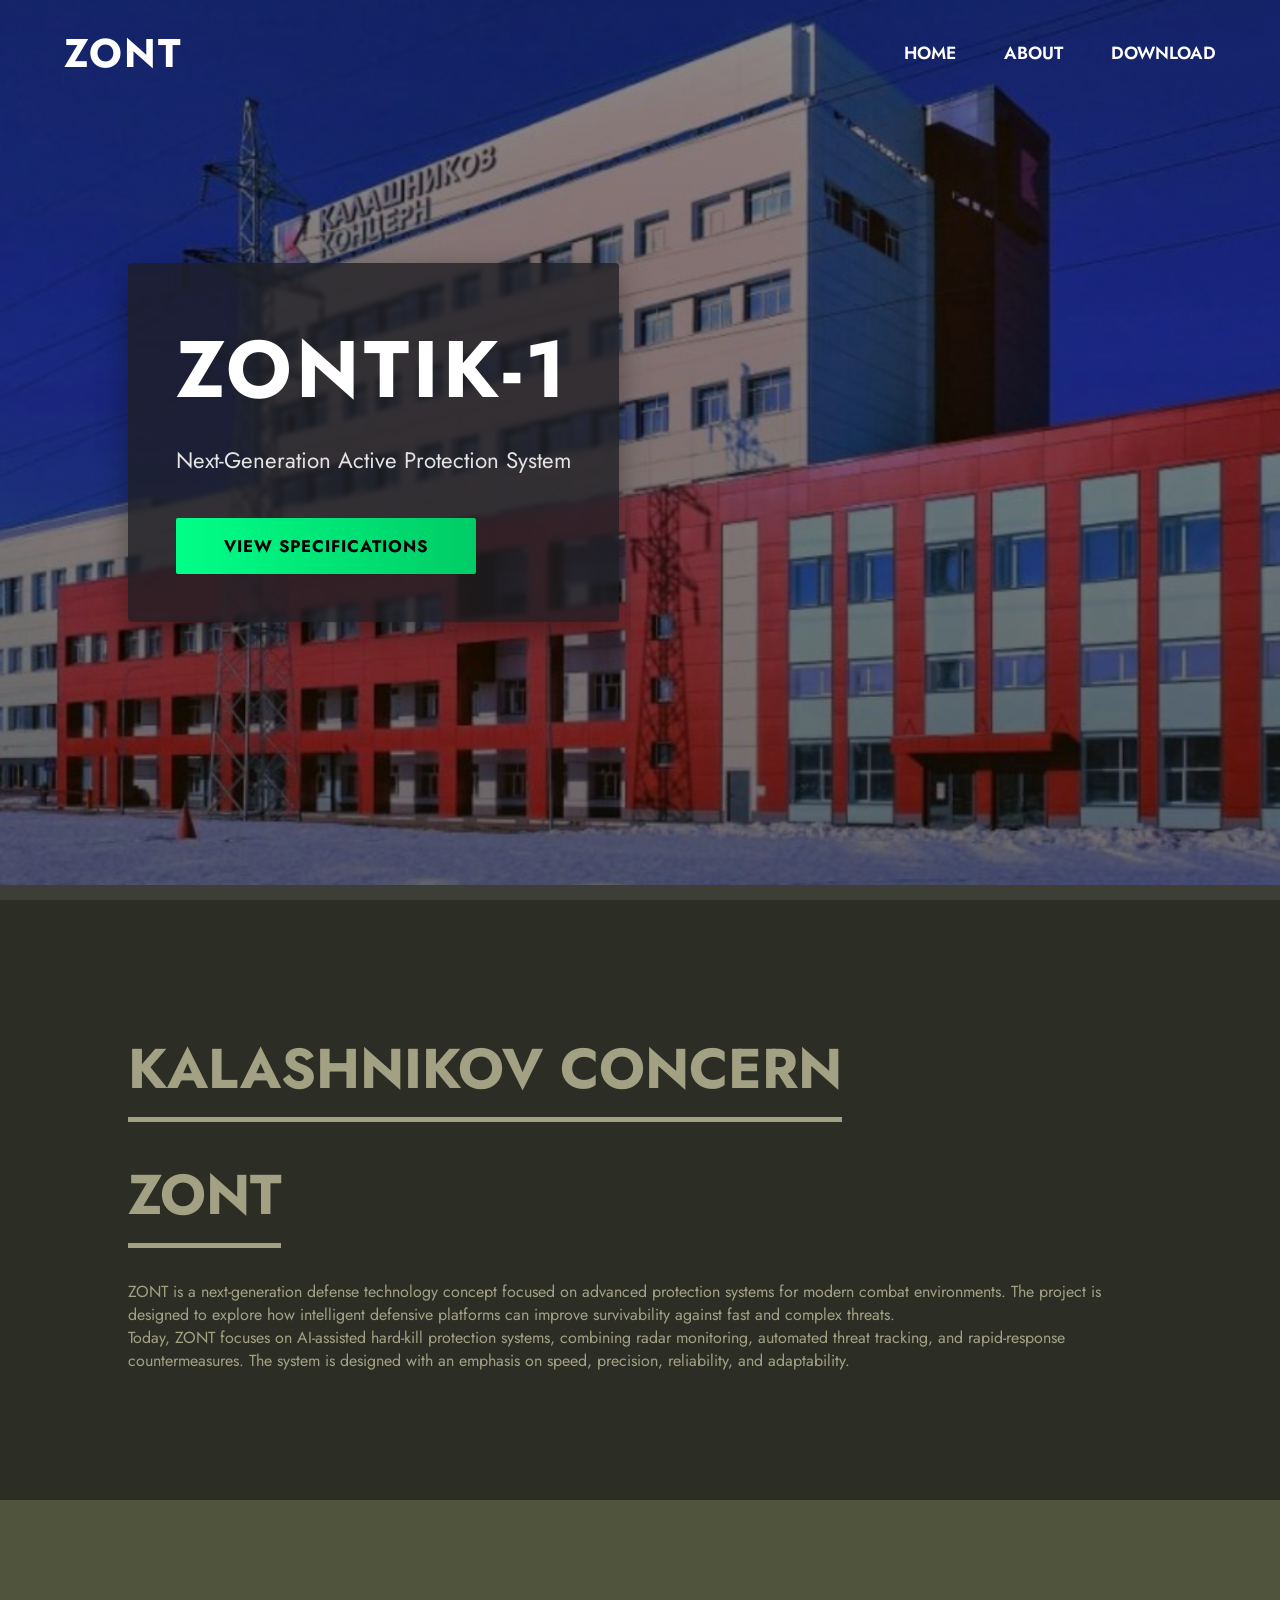
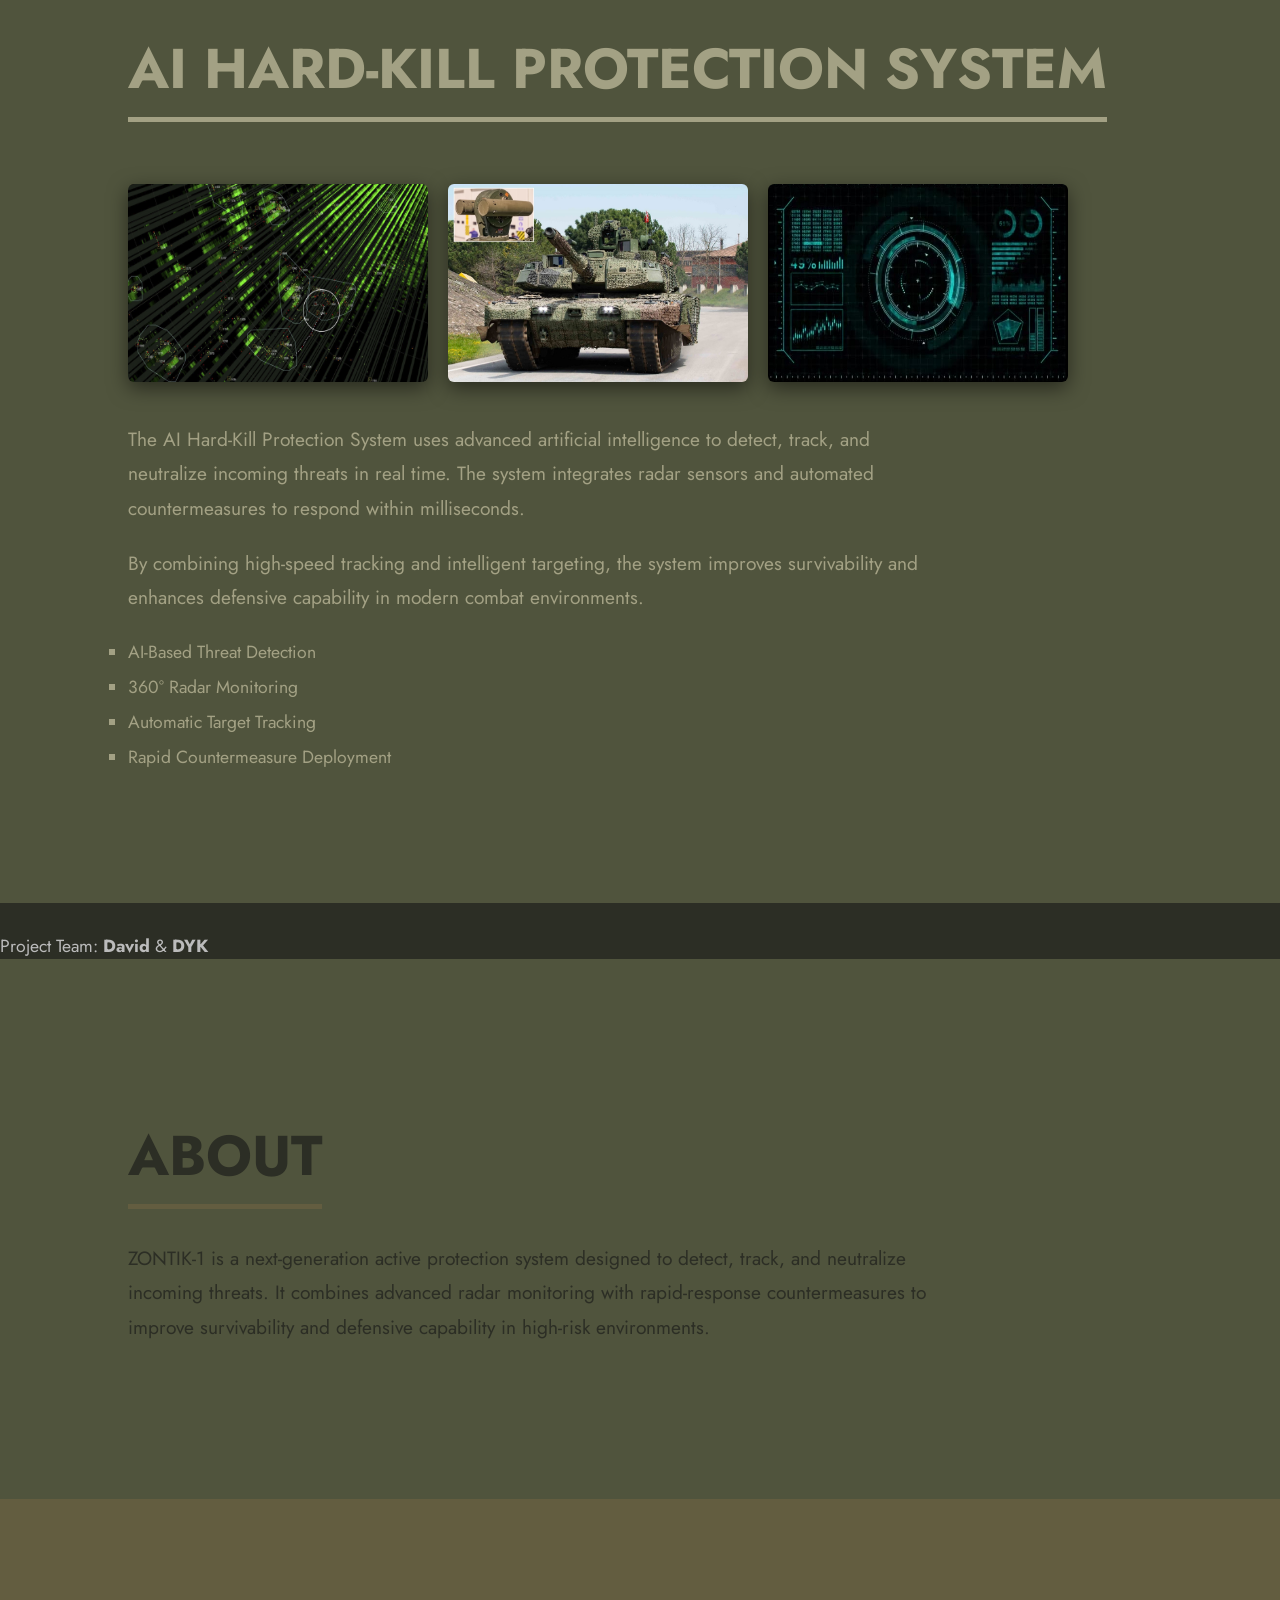
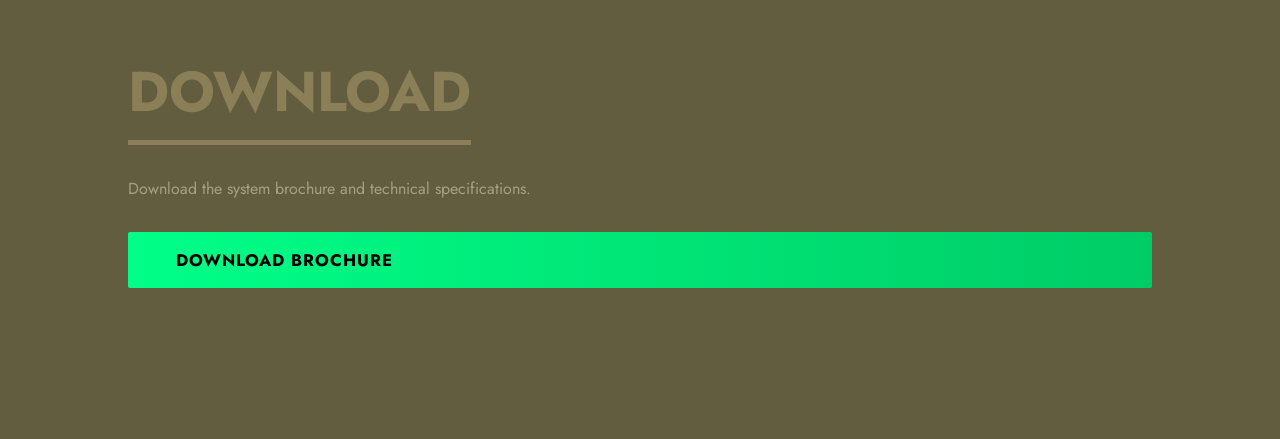
==== index.html @ 97854041 "Update index.html" ====
<!DOCTYPE html>
<html lang="en">
<head>
    <meta charset="UTF-8">
    <meta name="viewport" content="width=device-width, initial-scale=1.0">
    <title>ZONT | ZONTIK-1</title>
    <link href="https://fonts.googleapis.com/css2?family=Jost:wght@400;600;700&display=swap" rel="stylesheet">
    <link rel="stylesheet" href="style.css">
</head>
<body>
    <nav id="navbar">
        <div class="logo">ZONT</div>
        <ul class="nav-links">
            <li><a href="#home">Home</a></li>
            <li><a href="#about">About</a></li>
            <li><a href="#download">Download</a></li>
        </ul>
    </nav>

    <header id="home" class="hero">
        <div class="hero-content">
            <h1>ZONTIK-1</h1>
            <p>Next-Generation Active Protection System</p>
            <a href="#about" class="btn">View Specifications</a>
        </div>
    </header>

    <section id="company">
    <h2 class="section-title">Kalashnikov Concern</h2>

  <h2 class="section-title">ZONT</h2>

<p>
    ZONT is a next-generation defense technology concept focused on advanced protection systems for modern combat environments.
    The project is designed to explore how intelligent defensive platforms can improve survivability against fast and complex threats.
</p>

<p>
    Today, ZONT focuses on AI-assisted hard-kill protection systems, combining radar monitoring, automated threat tracking,
    and rapid-response countermeasures. The system is designed with an emphasis on speed, precision, reliability, and adaptability.
</p>
</section>

    <section id="ai-system">

<h2 class="section-title">AI Hard-Kill Protection System</h2>

<div class="ai-container">

<img src="radar-ui.jpg"
     alt="AI Radar Tracking System"
     class="ai-image">

<img src="tank-system.jpg"
     alt="Hard-Kill Defense Vehicle"
     class="ai-image">

<img src="ai-target.jpg"
     alt="AI Targeting Interface"
     class="ai-image">

</div>

<div class="ai-text">

<p>
The AI Hard-Kill Protection System uses advanced artificial intelligence
to detect, track, and neutralize incoming threats in real time.
The system integrates radar sensors and automated countermeasures
to respond within milliseconds.
</p>

<p>
By combining high-speed tracking and intelligent targeting,
the system improves survivability and enhances defensive capability
in modern combat environments.
</p>

<ul>
<li>AI-Based Threat Detection</li>
<li>360° Radar Monitoring</li>
<li>Automatic Target Tracking</li>
<li>Rapid Countermeasure Deployment</li>
</ul>

</div>

</section>
  
    <p style="margin-top:30px; font-size:1.1rem; color:#bbb;">
    Project Team: <strong>David</strong> & <strong>DYK</strong>
</p>

    <section id="about">
        <h2 class="section-title">About</h2>
        <p>
            ZONTIK-1 is a next-generation active protection system designed to detect, track, and neutralize incoming threats.
            It combines advanced radar monitoring with rapid-response countermeasures to improve survivability and defensive capability in high-risk environments.
        </p>
    </section>

    <section id="download">
        <h2 class="section-title">Download</h2>
        <p>Download the system brochure and technical specifications.</p>
        <a href="#" class="btn download-btn">Download Brochure</a>
    </section>

    <script src="script.js"></script>
</body>
</html>
---- style.css ----
:root {
    --color-1: #2C2E25;
    --color-2: #50543D;
    --color-3: #635D40;
    --color-4: #8B7F57;
    --color-5: #A3A184;
}

* {
    margin: 0;
    padding: 0;
    box-sizing: border-box;
}

body, html {
    font-family: 'Jost', sans-serif;
    background-color: var(--color-1);
    color: var(--color-5);
    scroll-behavior: smooth;
}

#navbar {
    display: flex;
    justify-content: space-between;
    align-items: center;
    padding: 1.5rem 4rem;
    background-color: transparent;
    position: fixed;
    width: 100%;
    top: 0;
    z-index: 1000;
    transition: background-color 0.3s ease, border-bottom 0.3s ease;
}

.logo {
    font-size: 2.5rem;
    font-weight: 700;
    color: #ffffff;
    text-transform: uppercase;
    letter-spacing: 2px;
}

.nav-links {
    list-style: none;
    display: flex;
    gap: 3rem;
}

.nav-links a {
    color: #ffffff;
    text-decoration: none;
    font-size: 1.1rem;
    font-weight: 600;
    text-transform: uppercase;
    transition: color 0.3s;
}

.nav-links a:hover {
    color: #d0d0d0;
}

.hero {
    height: 100vh;
    display: flex;
    align-items: center;
    padding: 0 10%;
    background:
        linear-gradient(rgba(0, 0, 0, 0.45), rgba(0, 0, 0, 0.55)),
        url("Screenshot_25-3-2026_193230_www.bing.com.jpeg");
    background-size: cover;
    background-position: center;
    background-repeat: no-repeat;
    border-bottom: 15px solid rgba(255, 255, 255, 0.08);
}

.hero-content {
    background: rgba(30, 30, 35, 0.78);
    padding: 3rem;
    max-width: 650px;
    border-radius: 4px;
    backdrop-filter: blur(2px);
    box-shadow: 0 10px 30px rgba(0, 0, 0, 0.35);
}

.hero-content h1 {
    font-size: 5rem;
    font-weight: 700;
    color: #ffffff;
    margin-bottom: 1rem;
    letter-spacing: 4px;
}

.hero-content p {
    font-size: 1.4rem;
    color: #e3e3e3;
    margin-bottom: 2.5rem;
    font-weight: 400;
    line-height: 1.6;
}

.btn {
    display: inline-block;
    padding: 1rem 3rem;
    background-color: #b30000;
    color: #ffffff;
    text-decoration: none;
    font-size: 1.05rem;
    font-weight: 700;
    text-transform: uppercase;
    border-radius: 2px;
    transition: background-color 0.3s, transform 0.2s;
}

.btn:hover {
    background-color: #d10000;
    transform: translateY(-2px);
}

section {
    padding: 8rem 10%;
    min-height: 60vh;
    display: flex;
    flex-direction: column;
    justify-content: center;
}

.section-title {
    font-size: 3.5rem;
    margin-bottom: 2rem;
    text-transform: uppercase;
    border-bottom: 5px solid;
    display: inline-block;
    padding-bottom: 0.5rem;
    align-self: flex-start;
}

#about {
    background-color: var(--color-2);
    color: var(--color-1);
}

#about .section-title {
    color: var(--color-1);
    border-color: var(--color-3);
}

#about p {
    font-size: 1.2rem;
    line-height: 1.8;
    max-width: 800px;
}

#download {
    background-color: var(--color-3);
    color: var(--color-5);
}

#download .section-title {
    color: var(--color-4);
    border-color: var(--color-4);
}

#download p {
    margin-bottom: 2rem;
}

.download-btn {
    background-color: var(--color-1);
    color: var(--color-5);
}

@media (max-width: 768px) {
    #navbar {
        padding: 1rem 1.5rem;
    }

    .logo {
        font-size: 1.6rem;
    }

    .nav-links {
        gap: 1.2rem;
    }

    .nav-links a {
        font-size: 0.9rem;
    }

    .hero {
        padding: 0 5%;
    }

    .hero-content {
        padding: 2rem;
        max-width: 100%;
    }

    .hero-content h1 {
        font-size: 3rem;
    }

    .hero-content p {
        font-size: 1.1rem;
    }

    .section-title {
        font-size: 2.4rem;
    }
}
#ai-system {
    background-color: var(--color-2);
}

.ai-container {
    display: flex;
    flex-wrap: wrap;
    gap: 20px;
    margin-top: 30px;
}

.ai-image {
    width: 100%;
    max-width: 300px;
    border-radius: 6px;
}

.ai-text {
    margin-top: 40px;
    max-width: 800px;
}

.ai-text p {
    font-size: 1.2rem;
    line-height: 1.8;
    margin-bottom: 20px;
}

.ai-text ul {
    list-style-type: square;
    line-height: 2;
    font-size: 1.1rem;
}
img {
    border-radius: 6px;
    box-shadow: 0 6px 20px rgba(0,0,0,0.5);
}
.btn {
    background: linear-gradient(90deg, #00ff88, #00cc66);
    color: black;
    font-weight: bold;
    letter-spacing: 1px;
}
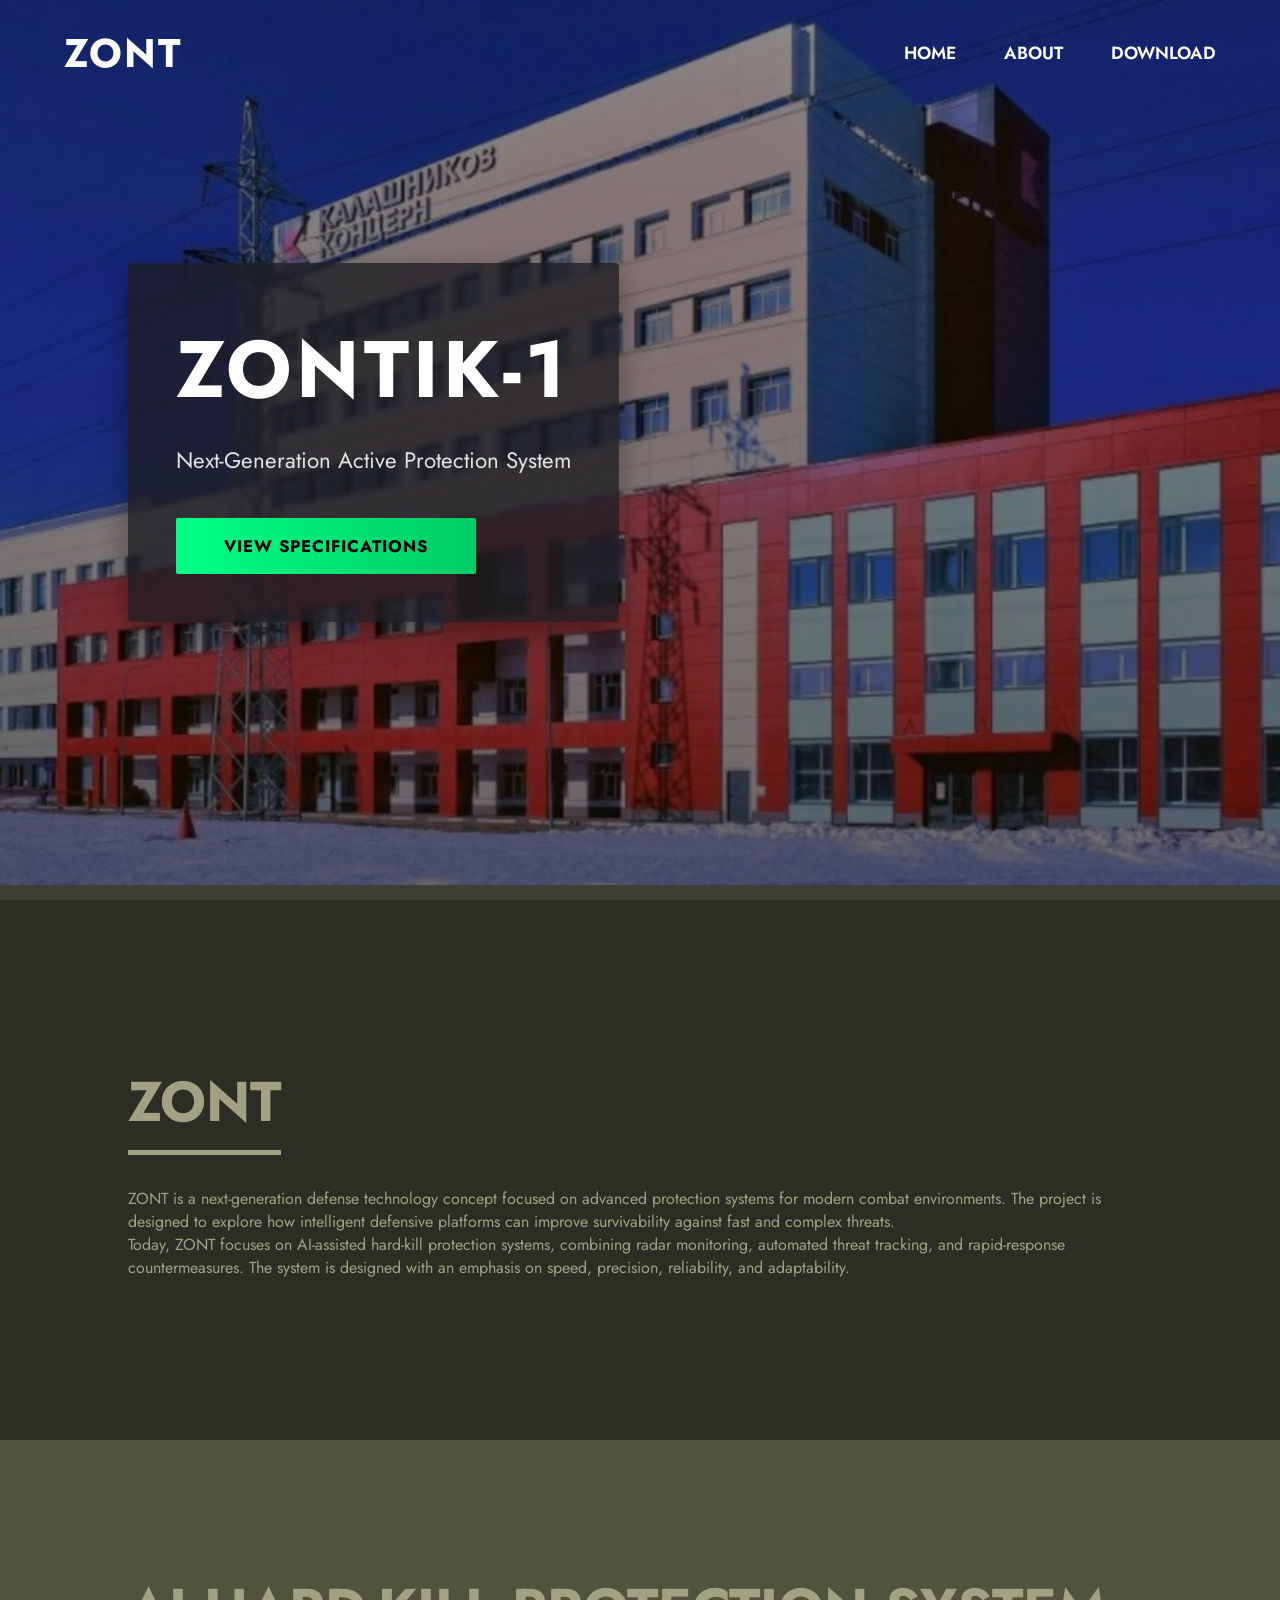
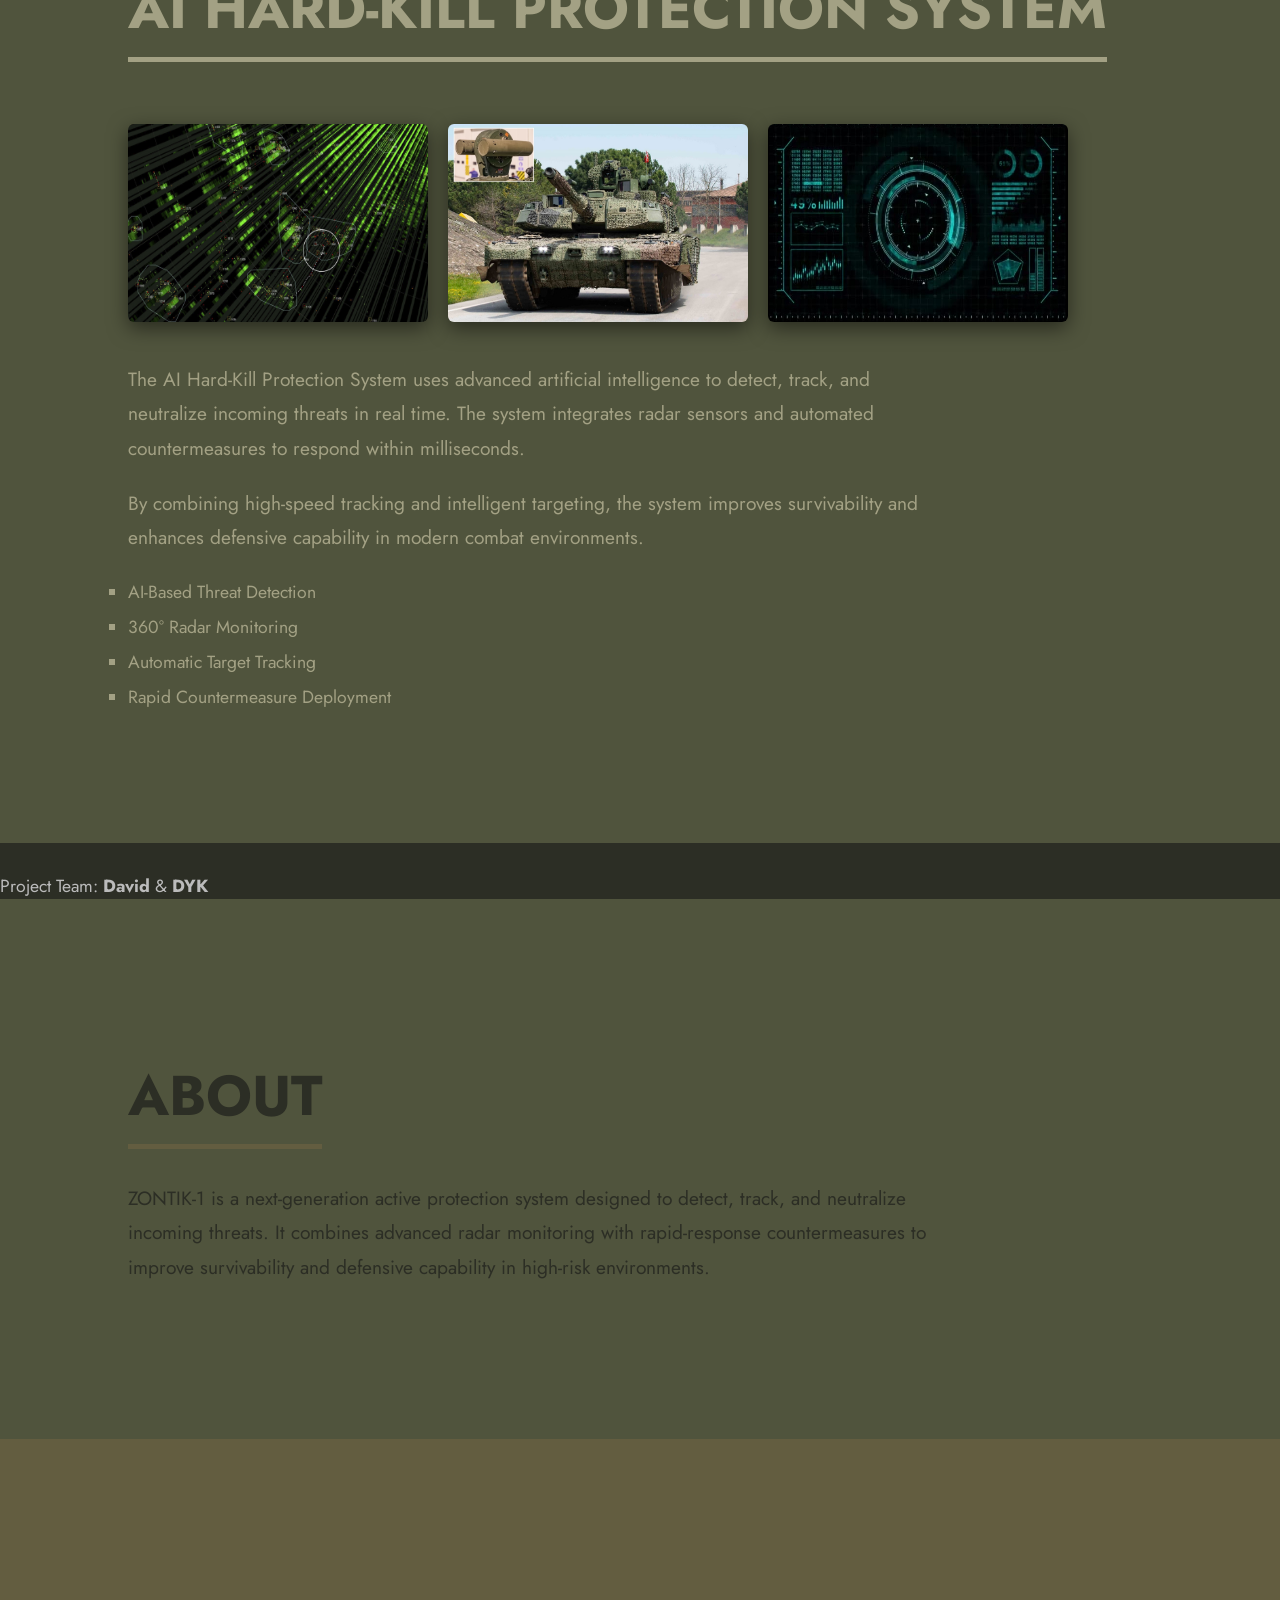
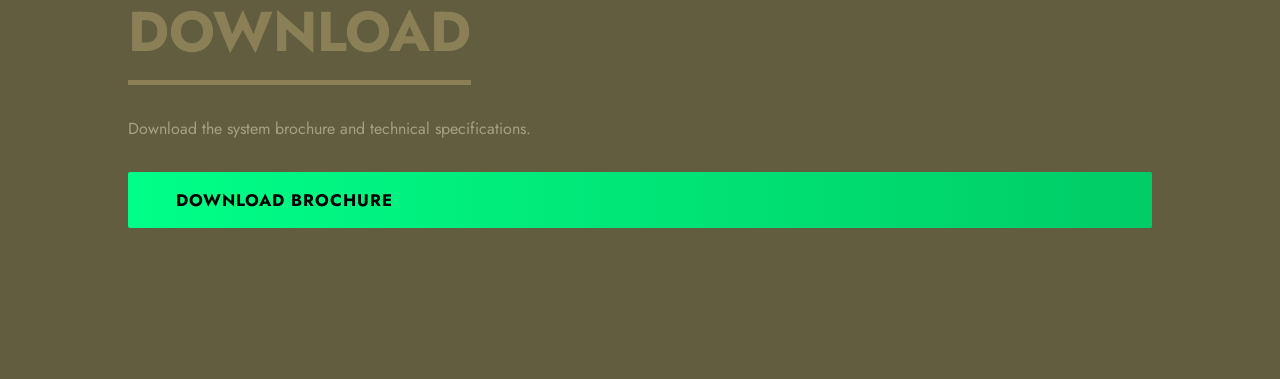
==== commit 216e3057: "Change section title from 'Kalashnikov Concern' to 'ZONT'" ====
--- a/index.html
+++ b/index.html
@@ -26,8 +26,7 @@
     </header>
 
     <section id="company">
-    <h2 class="section-title">Kalashnikov Concern</h2>
-
+  
   <h2 class="section-title">ZONT</h2>
 
 <p>
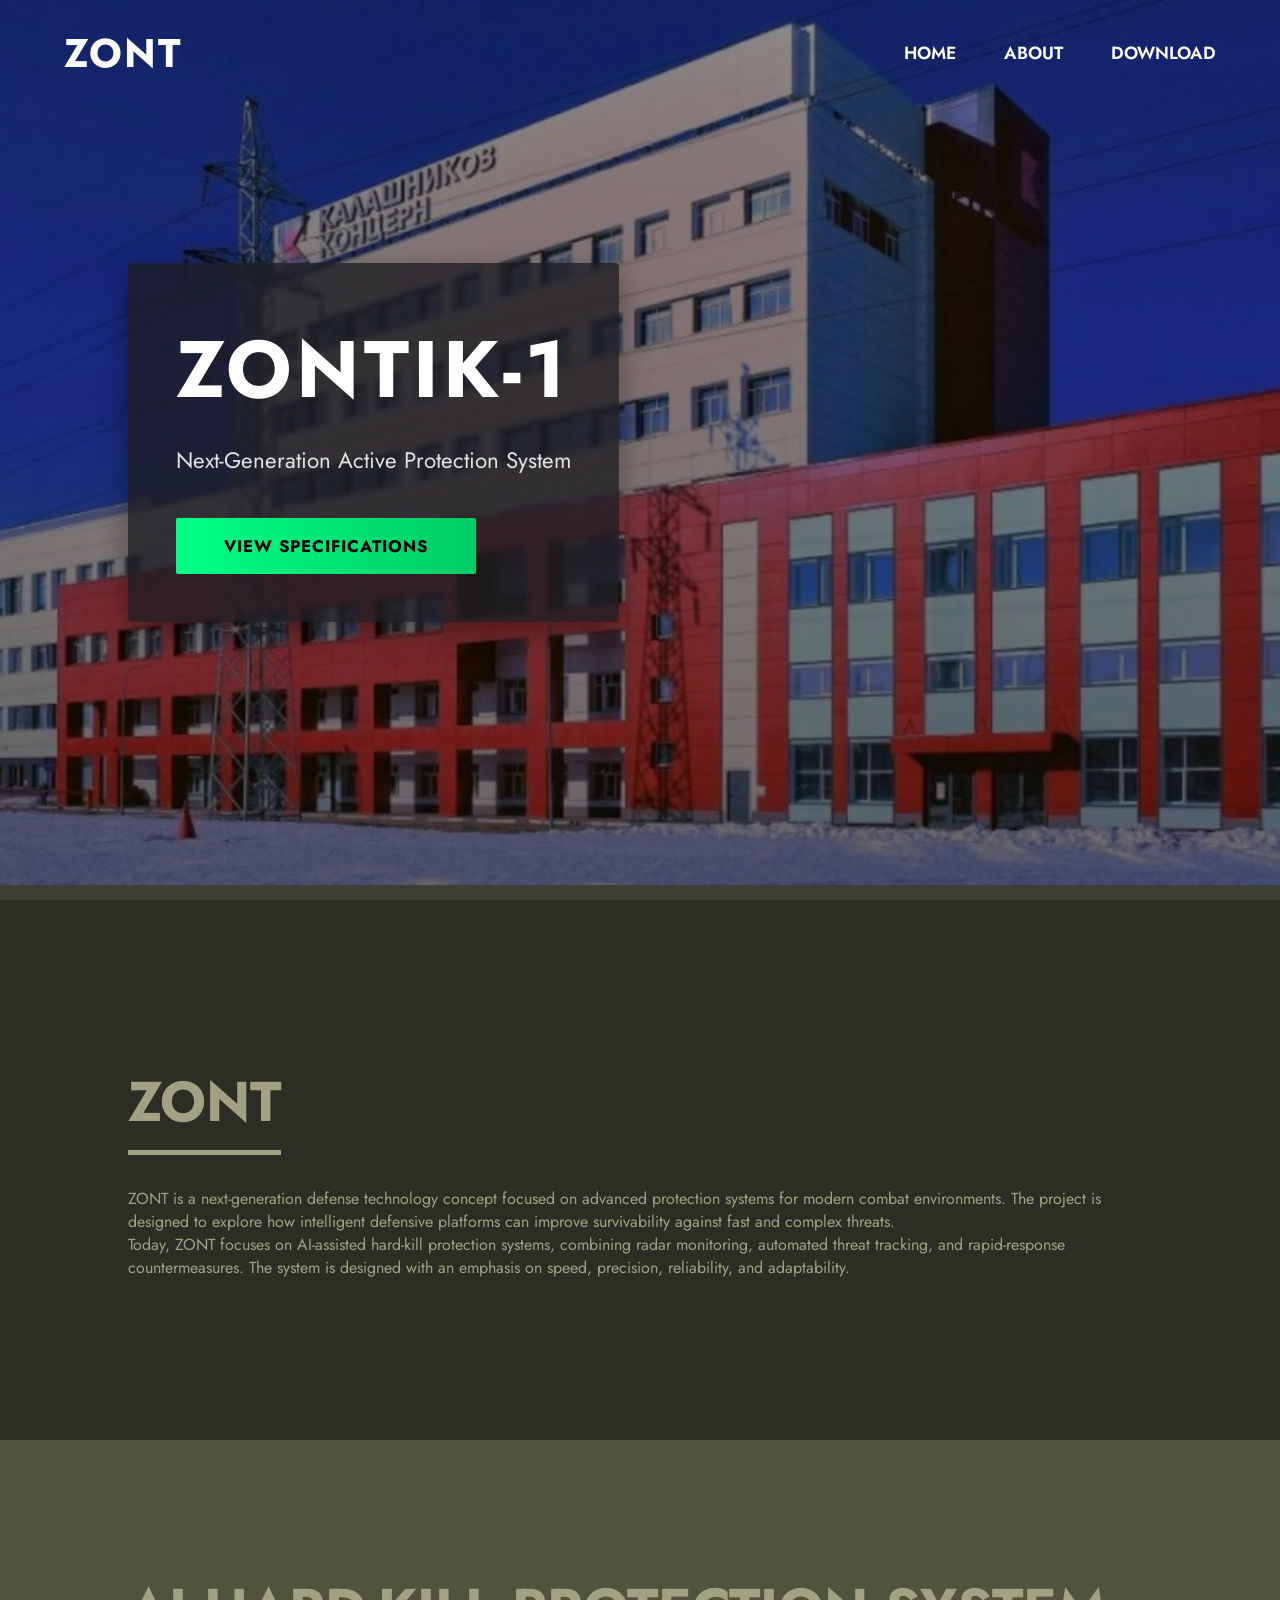
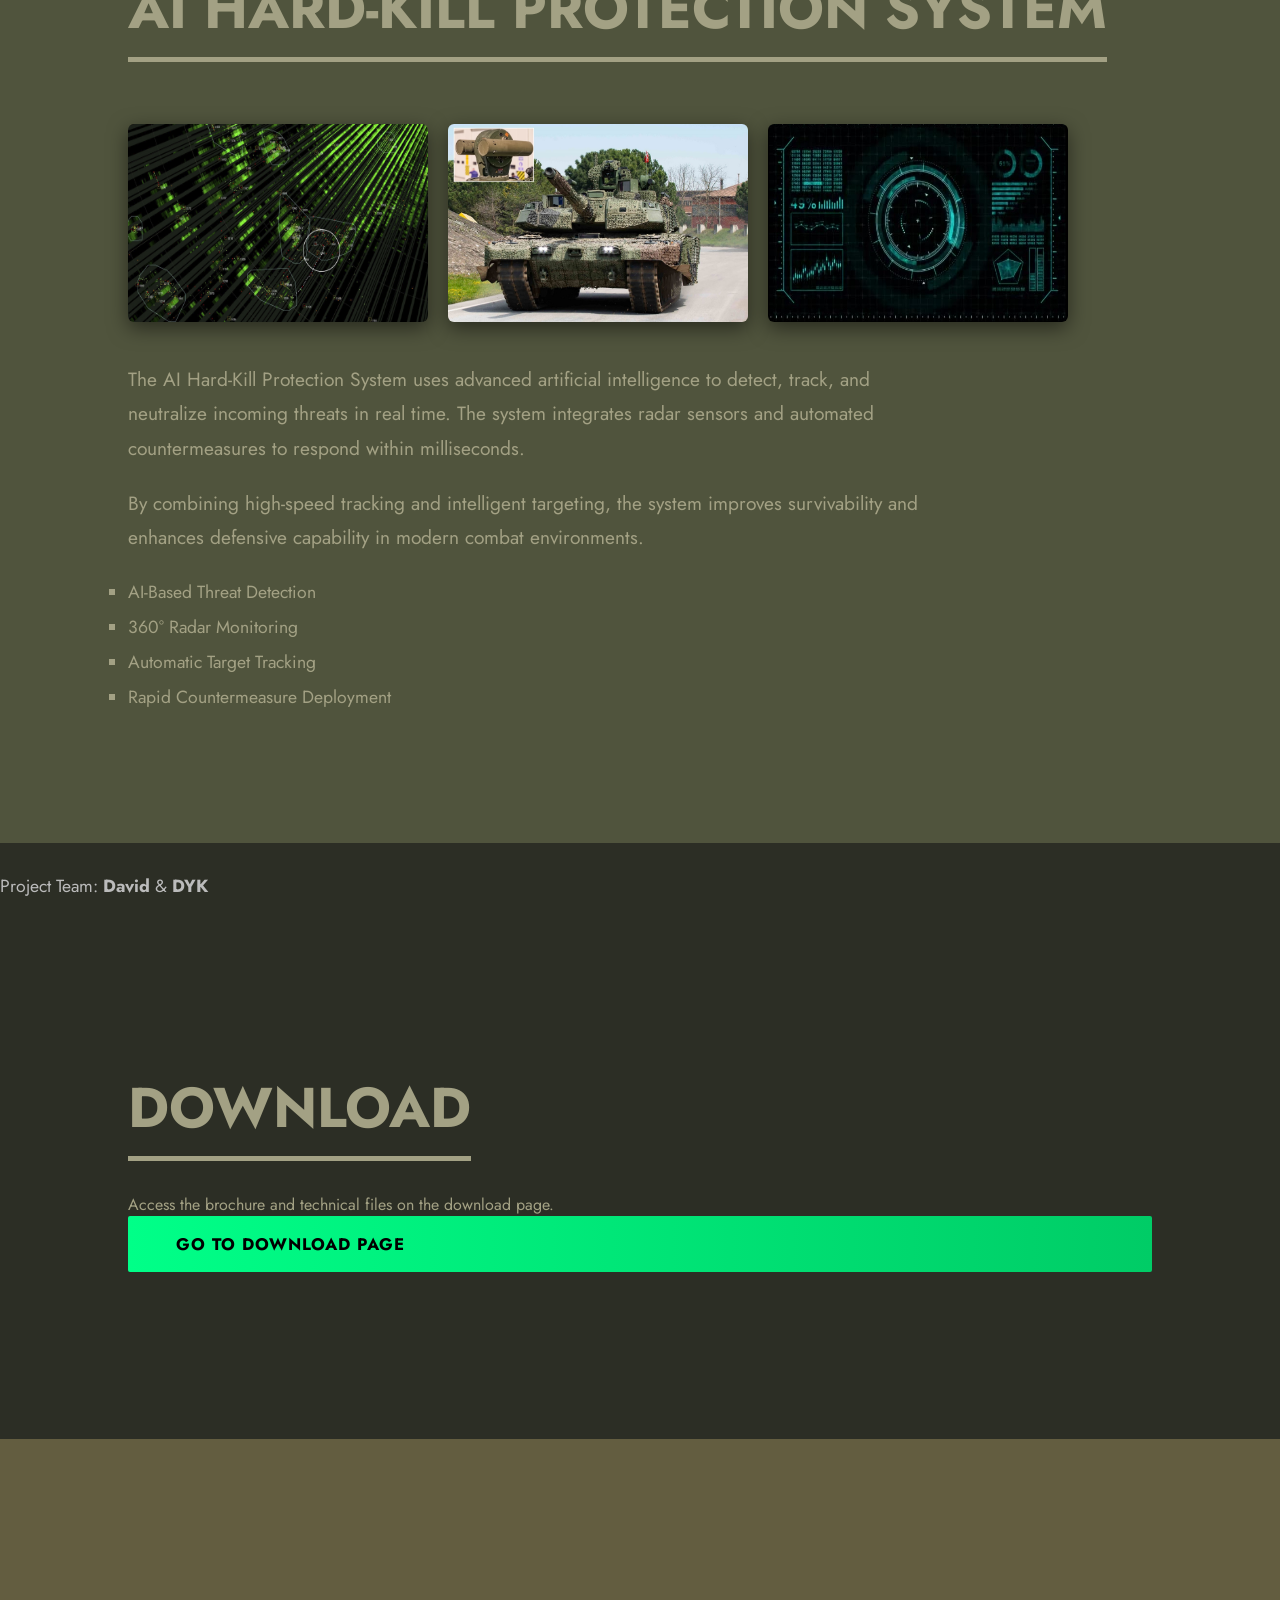
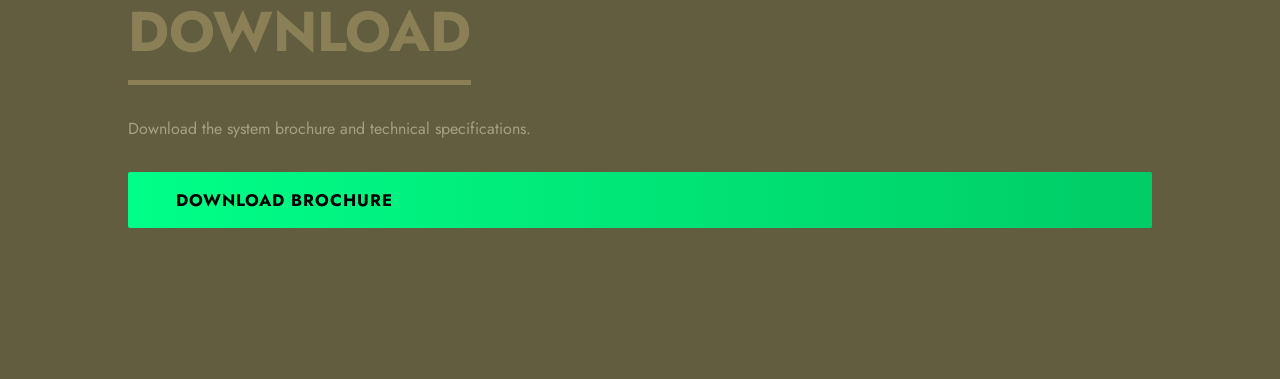
==== commit e4646cd6: "Update index.html" ====
--- a/index.html
+++ b/index.html
@@ -13,7 +13,7 @@
         <ul class="nav-links">
             <li><a href="#home">Home</a></li>
             <li><a href="#about">About</a></li>
-            <li><a href="#download">Download</a></li>
+            <li><a href="/download.html">Download</a></li>
         </ul>
     </nav>
 
@@ -90,13 +90,11 @@
     Project Team: <strong>David</strong> & <strong>DYK</strong>
 </p>
 
-    <section id="about">
-        <h2 class="section-title">About</h2>
-        <p>
-            ZONTIK-1 is a next-generation active protection system designed to detect, track, and neutralize incoming threats.
-            It combines advanced radar monitoring with rapid-response countermeasures to improve survivability and defensive capability in high-risk environments.
-        </p>
-    </section>
+ <section id="downloads-preview">
+    <h2 class="section-title">Download</h2>
+    <p>Access the brochure and technical files on the download page.</p>
+    <a href="/download.html" class="btn download-btn">Go to Download Page</a>
+</section>
 
     <section id="download">
         <h2 class="section-title">Download</h2>
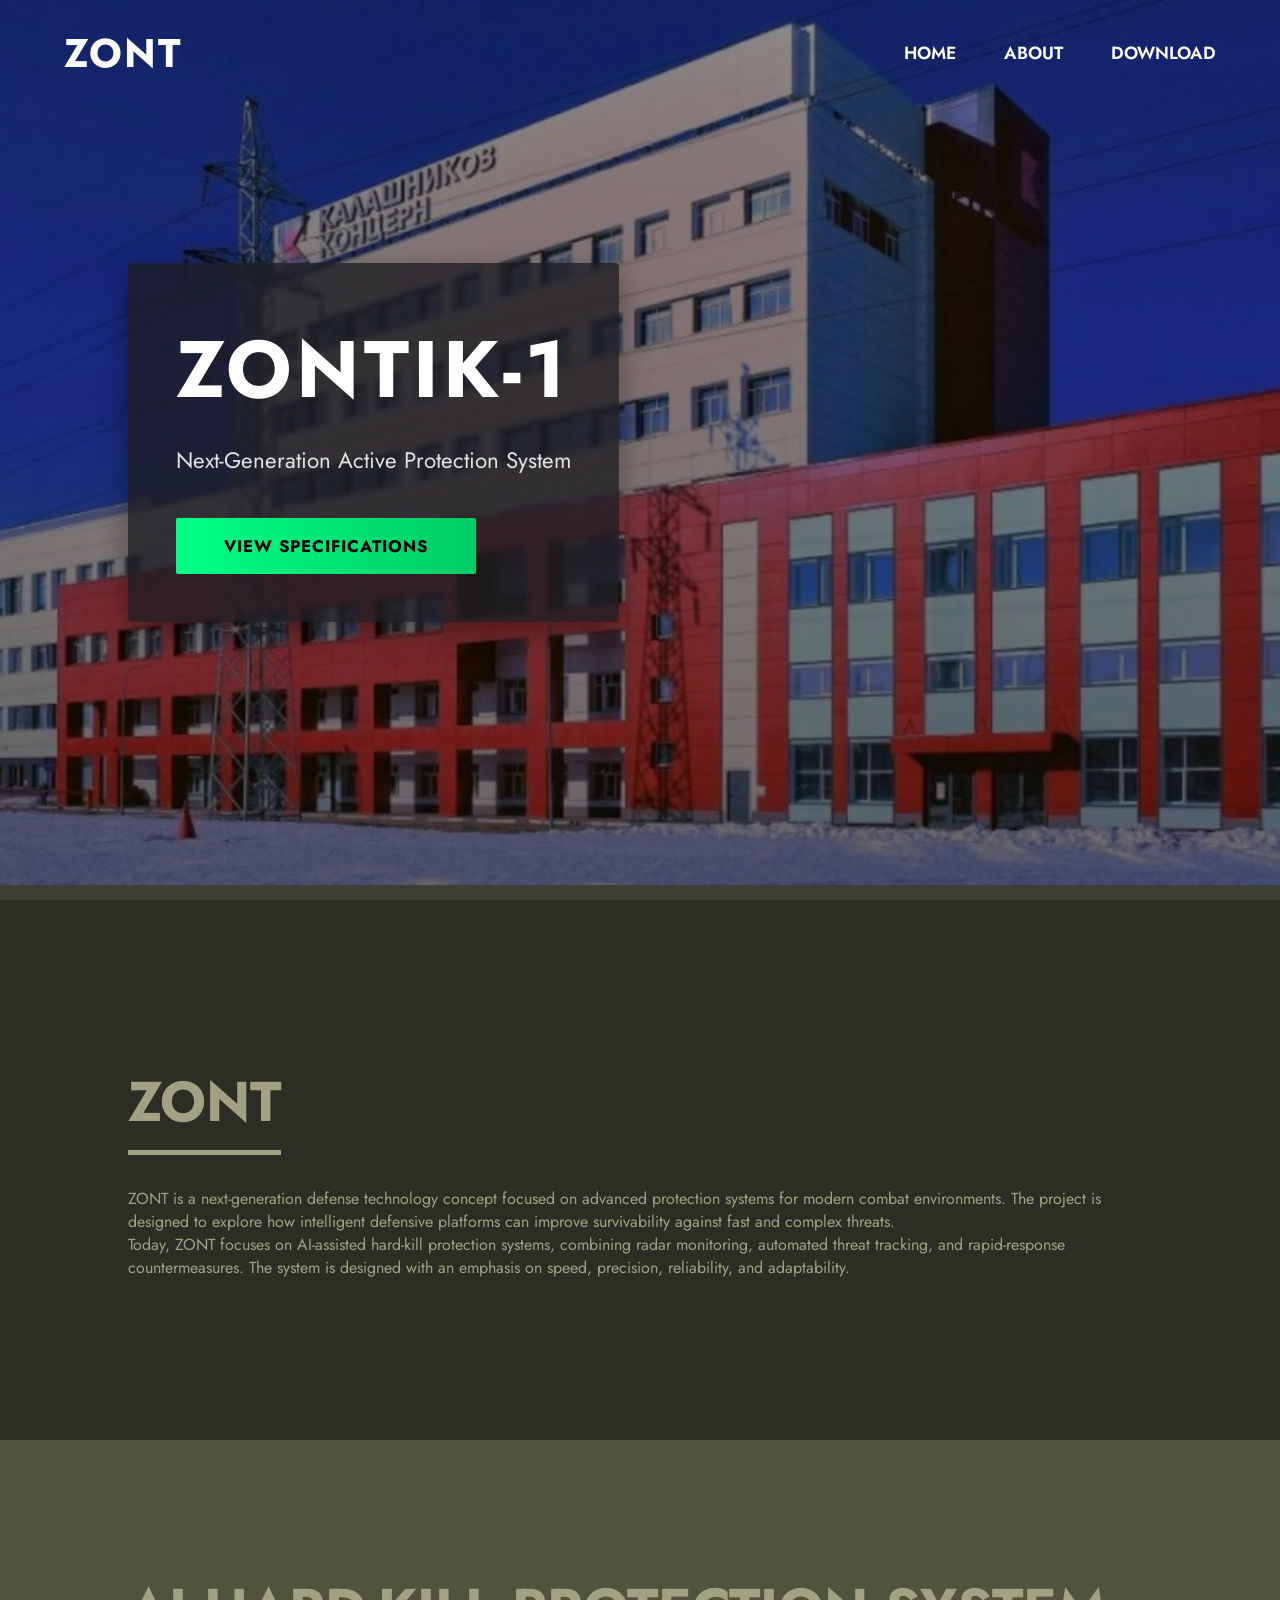
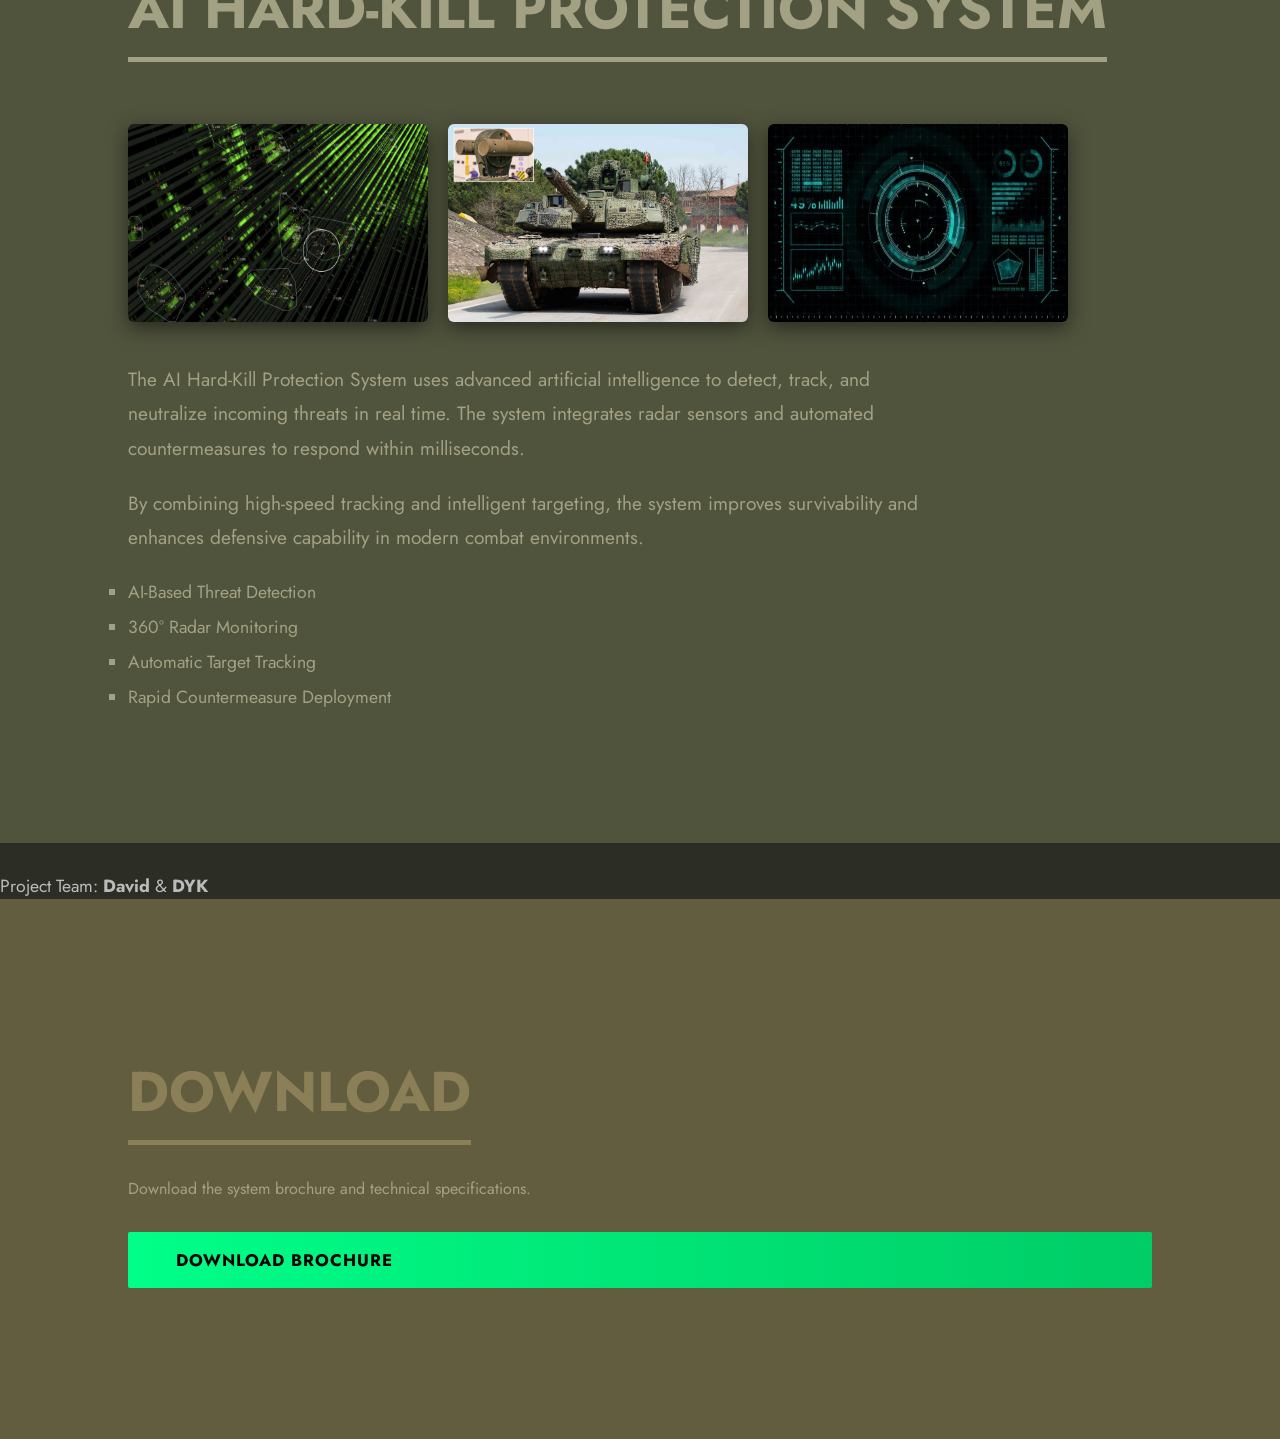
==== commit 640f4fa5: "Update index.html" ====
--- a/index.html
+++ b/index.html
@@ -90,11 +90,7 @@
     Project Team: <strong>David</strong> & <strong>DYK</strong>
 </p>
 
- <section id="downloads-preview">
-    <h2 class="section-title">Download</h2>
-    <p>Access the brochure and technical files on the download page.</p>
-    <a href="/download.html" class="btn download-btn">Go to Download Page</a>
-</section>
+
 
     <section id="download">
         <h2 class="section-title">Download</h2>
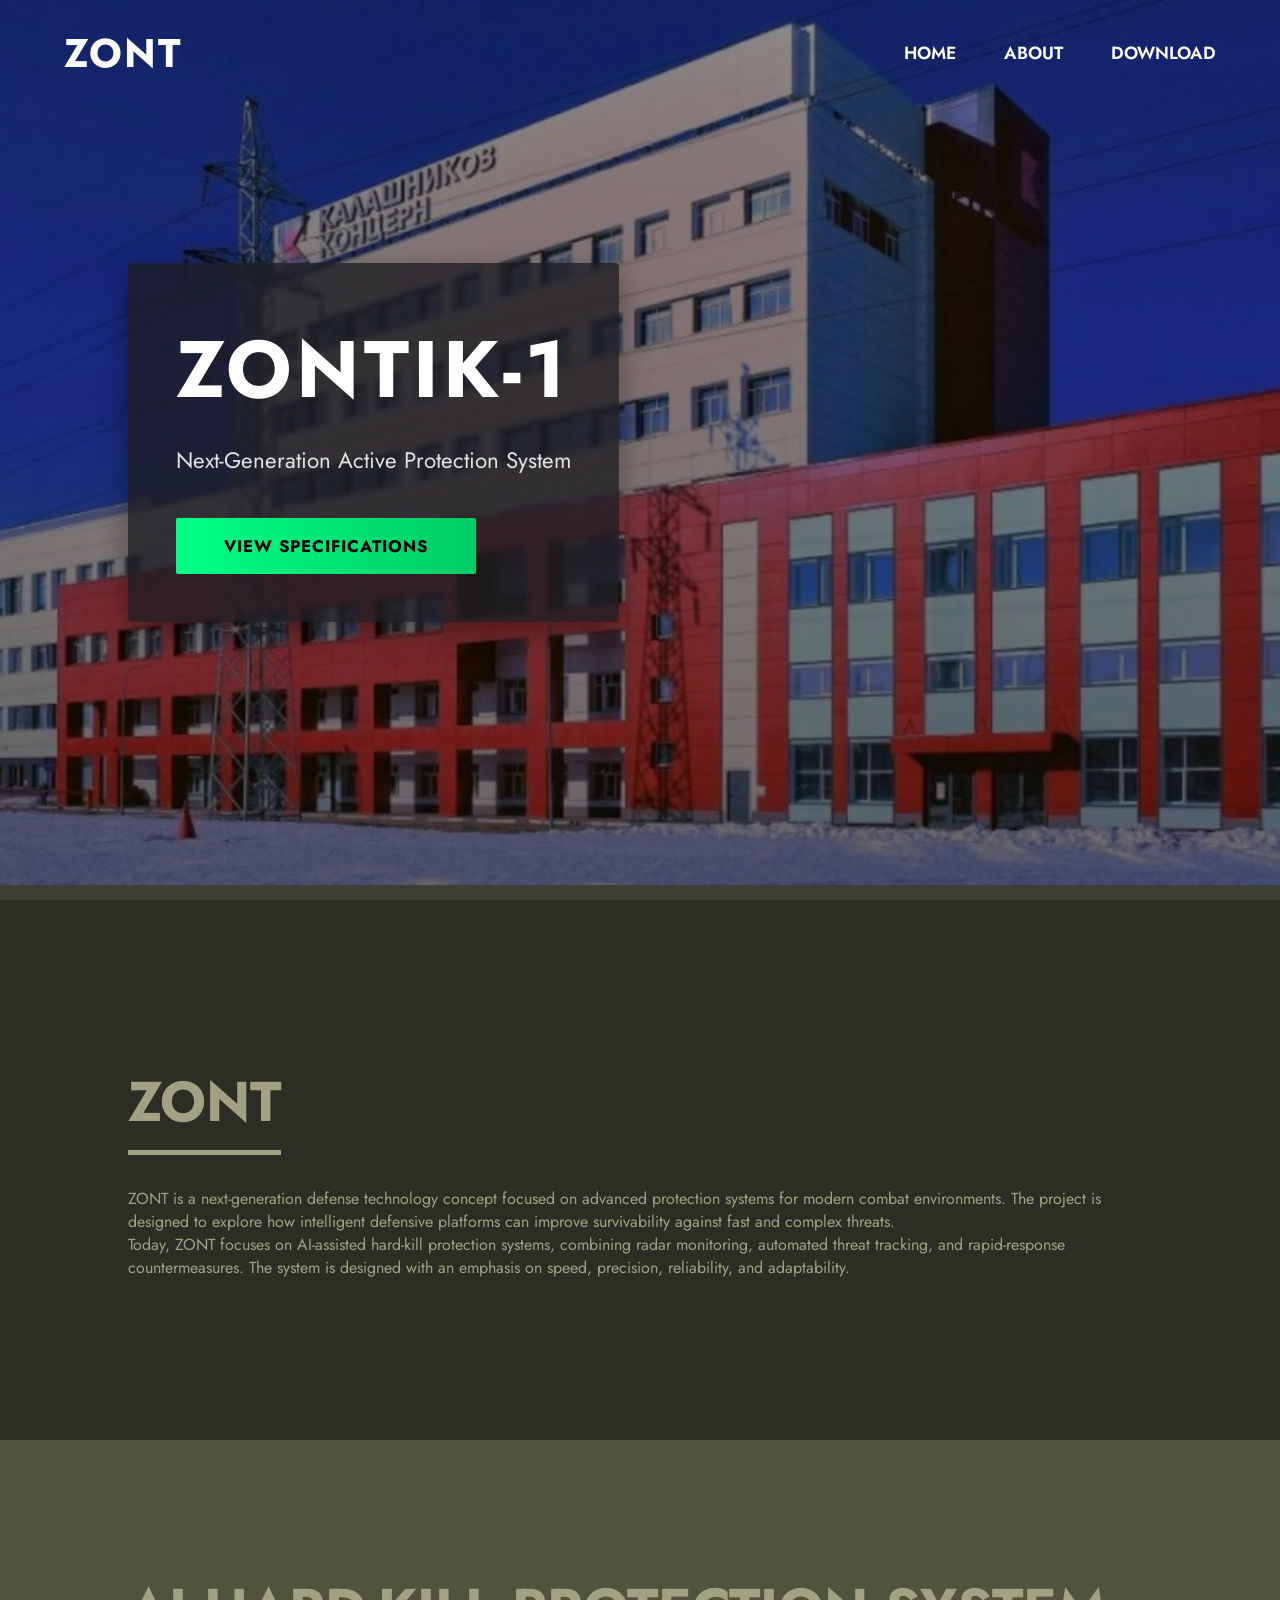
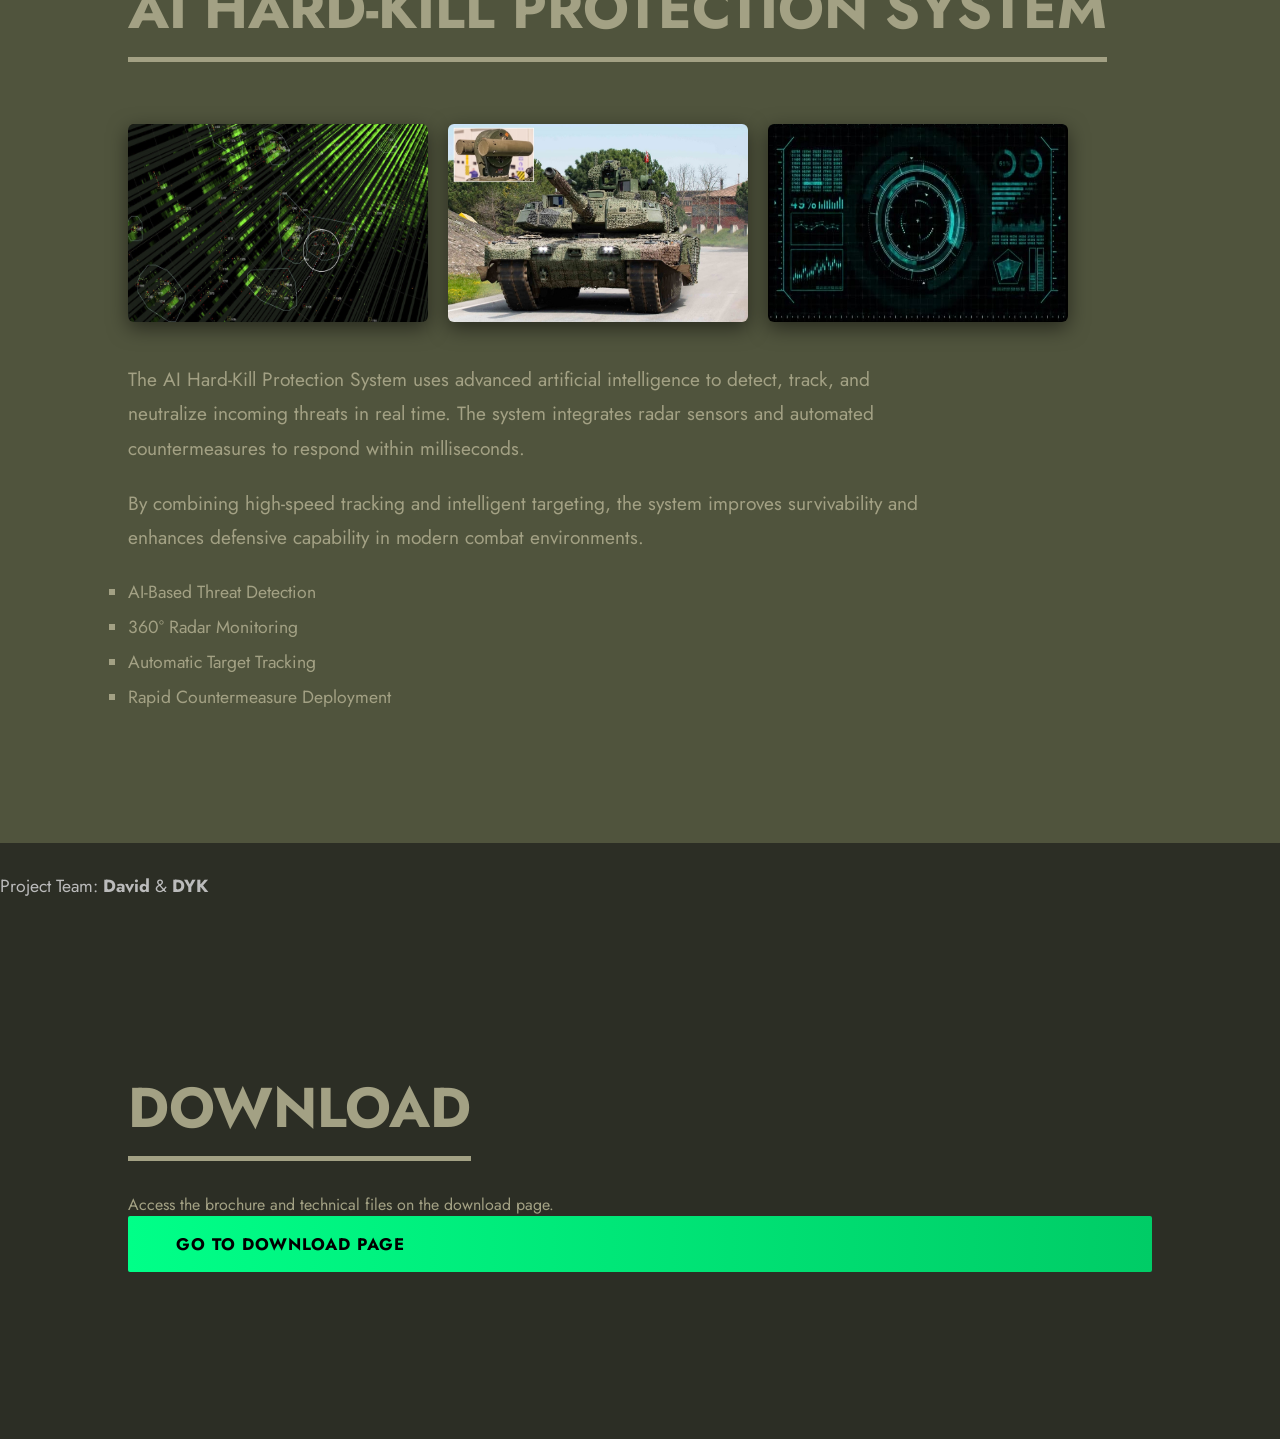
==== commit 7ea1660c: "Revise download section in index.html Updated download section to link to a dedicated download page." ====
--- a/index.html
+++ b/index.html
@@ -92,12 +92,19 @@
 
 
 
-    <section id="download">
-        <h2 class="section-title">Download</h2>
-        <p>Download the system brochure and technical specifications.</p>
-        <a href="#" class="btn download-btn">Download Brochure</a>
-    </section>
+  <section id="downloads-preview">
 
-    <script src="script.js"></script>
+    <h2 class="section-title">Download</h2>
+
+    <p>Access the brochure and technical files on the download page.</p>
+
+    <a href="/download.html" class="btn download-btn">
+        Go to Download Page
+    </a>
+
+</section>
+
+<script src="script.js"></script>
+
 </body>
 </html>
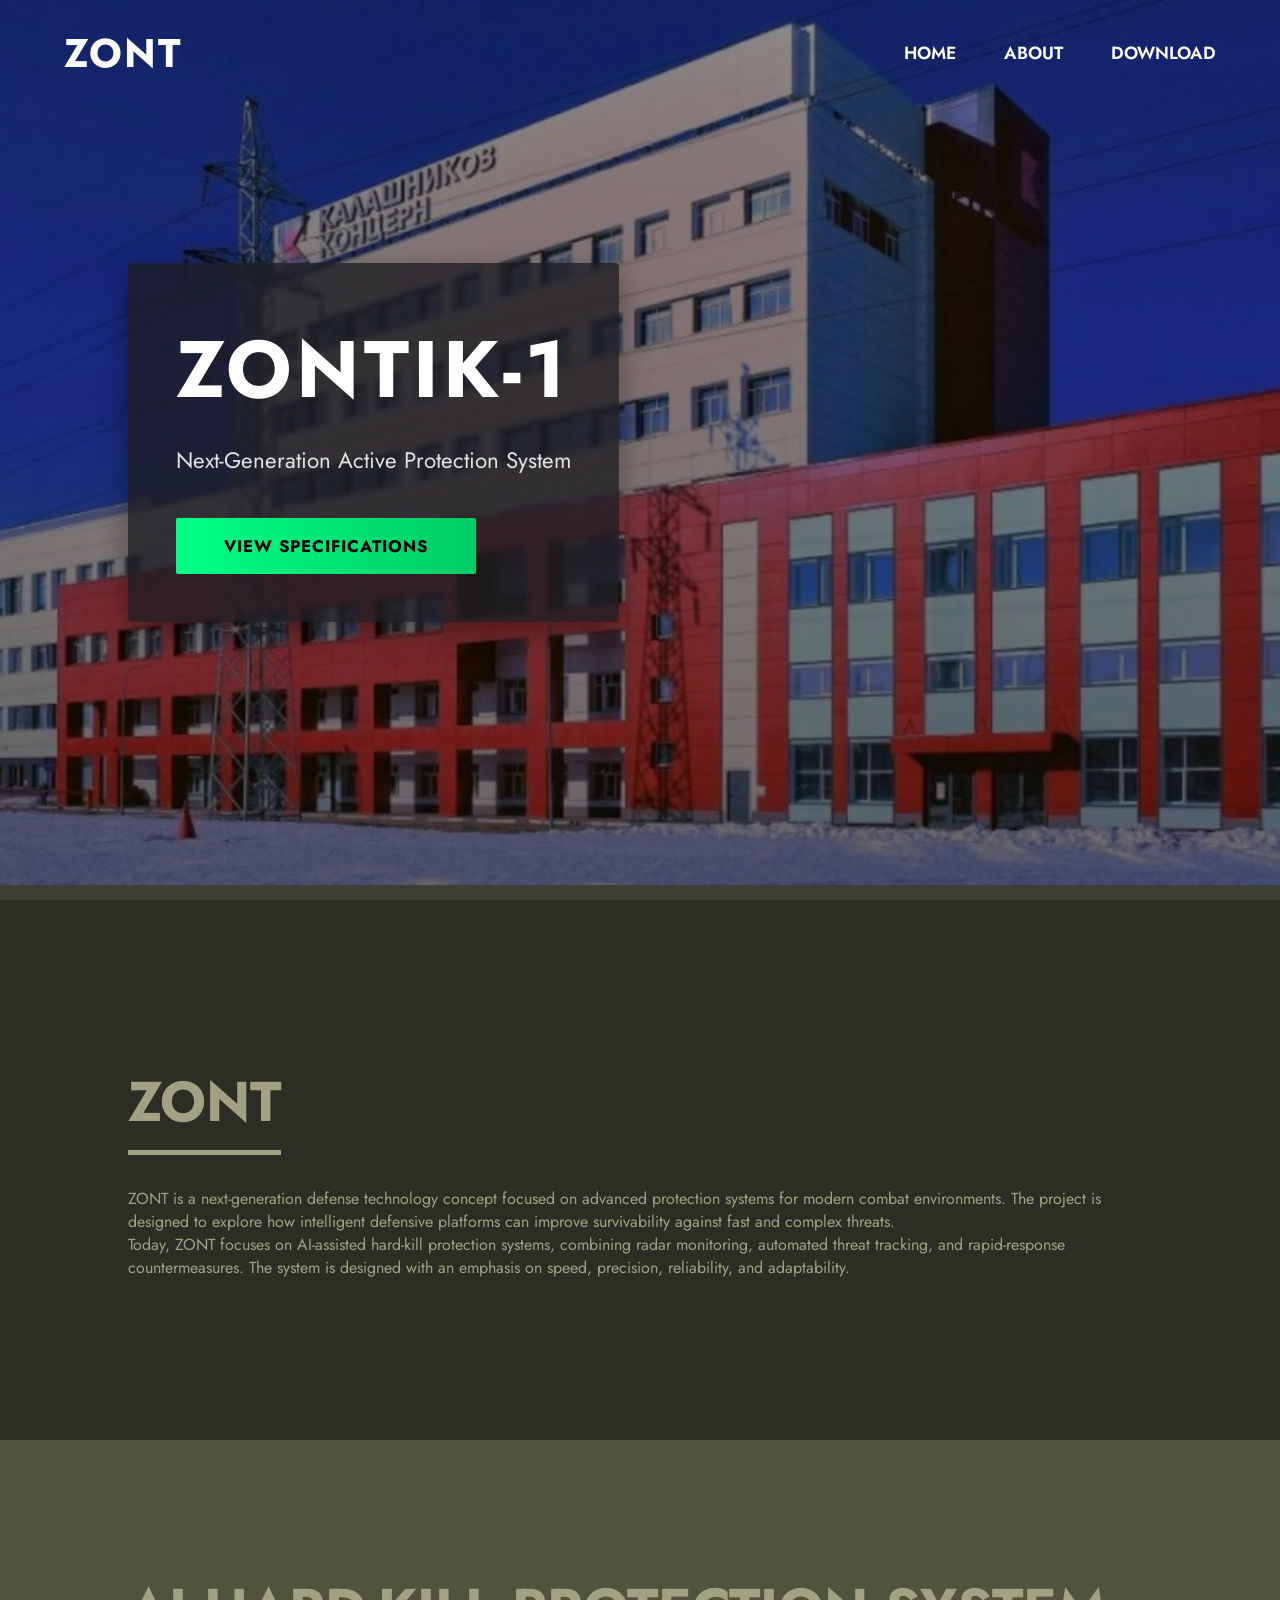
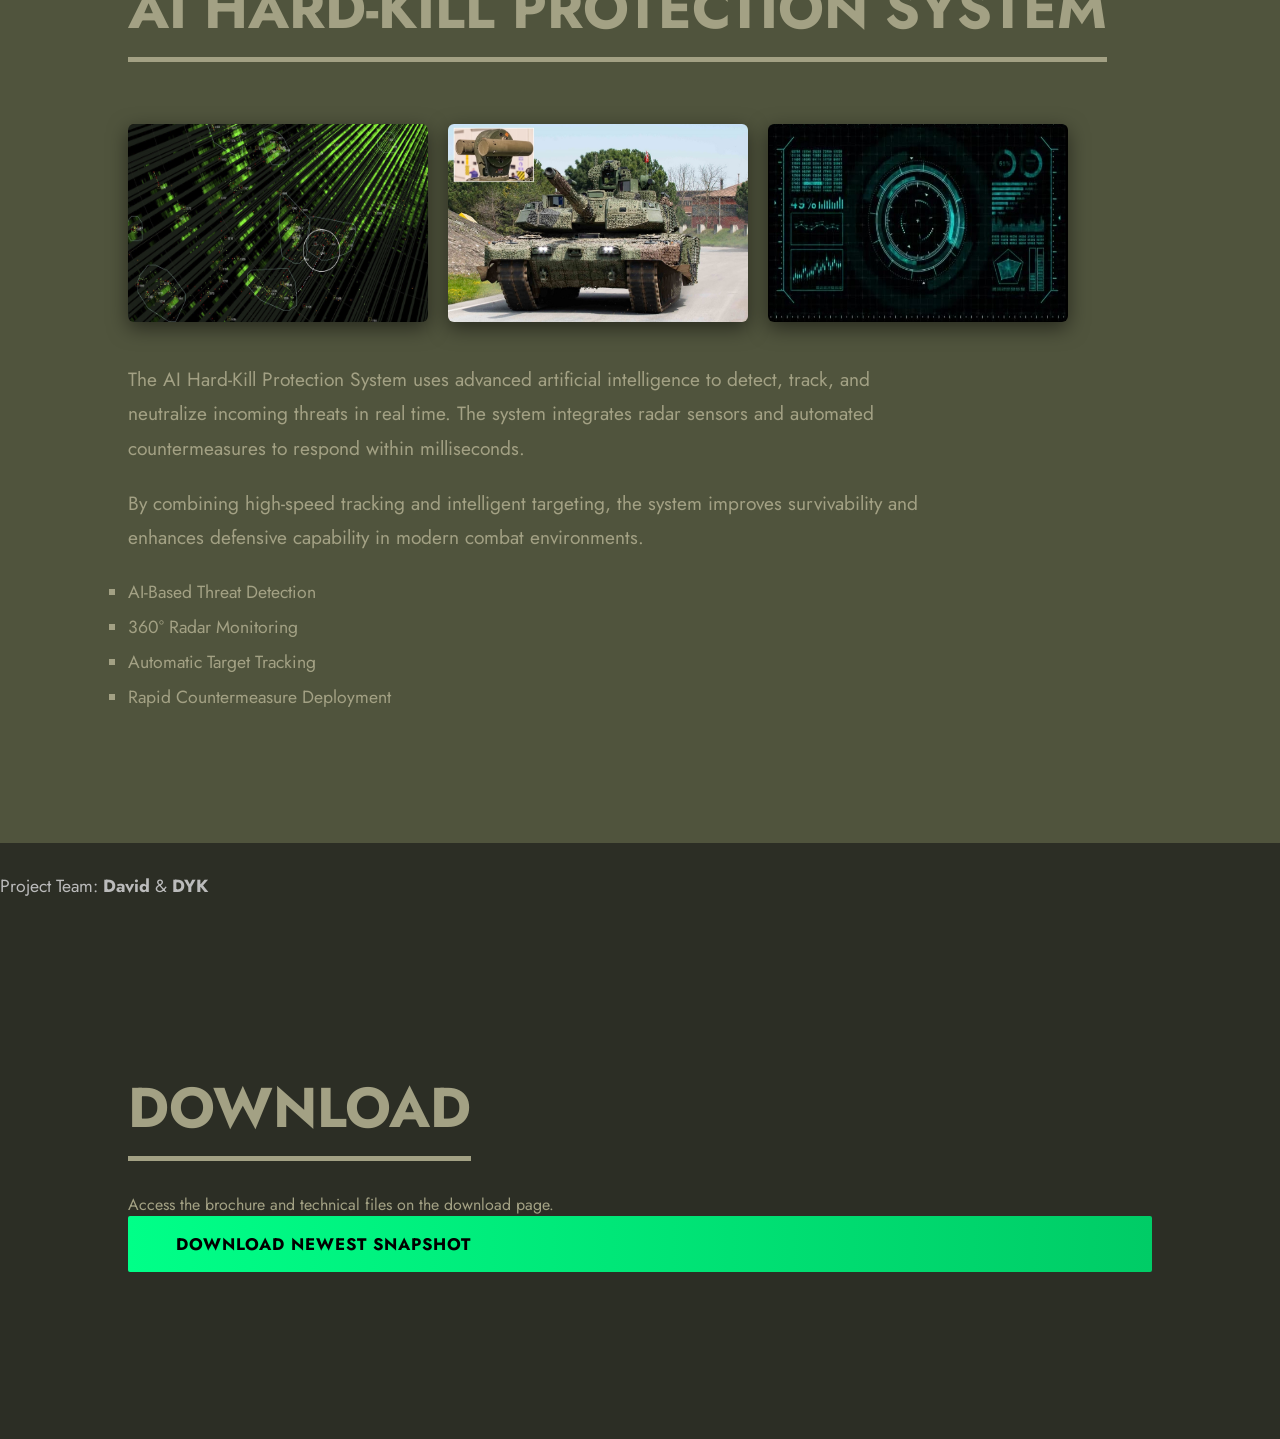
==== commit d52eb23e: "Update index.html" ====
--- a/index.html
+++ b/index.html
@@ -99,7 +99,7 @@
     <p>Access the brochure and technical files on the download page.</p>
 
     <a href="/download.html" class="btn download-btn">
-        Go to Download Page
+        Download newest snapshot
     </a>
 
 </section>
